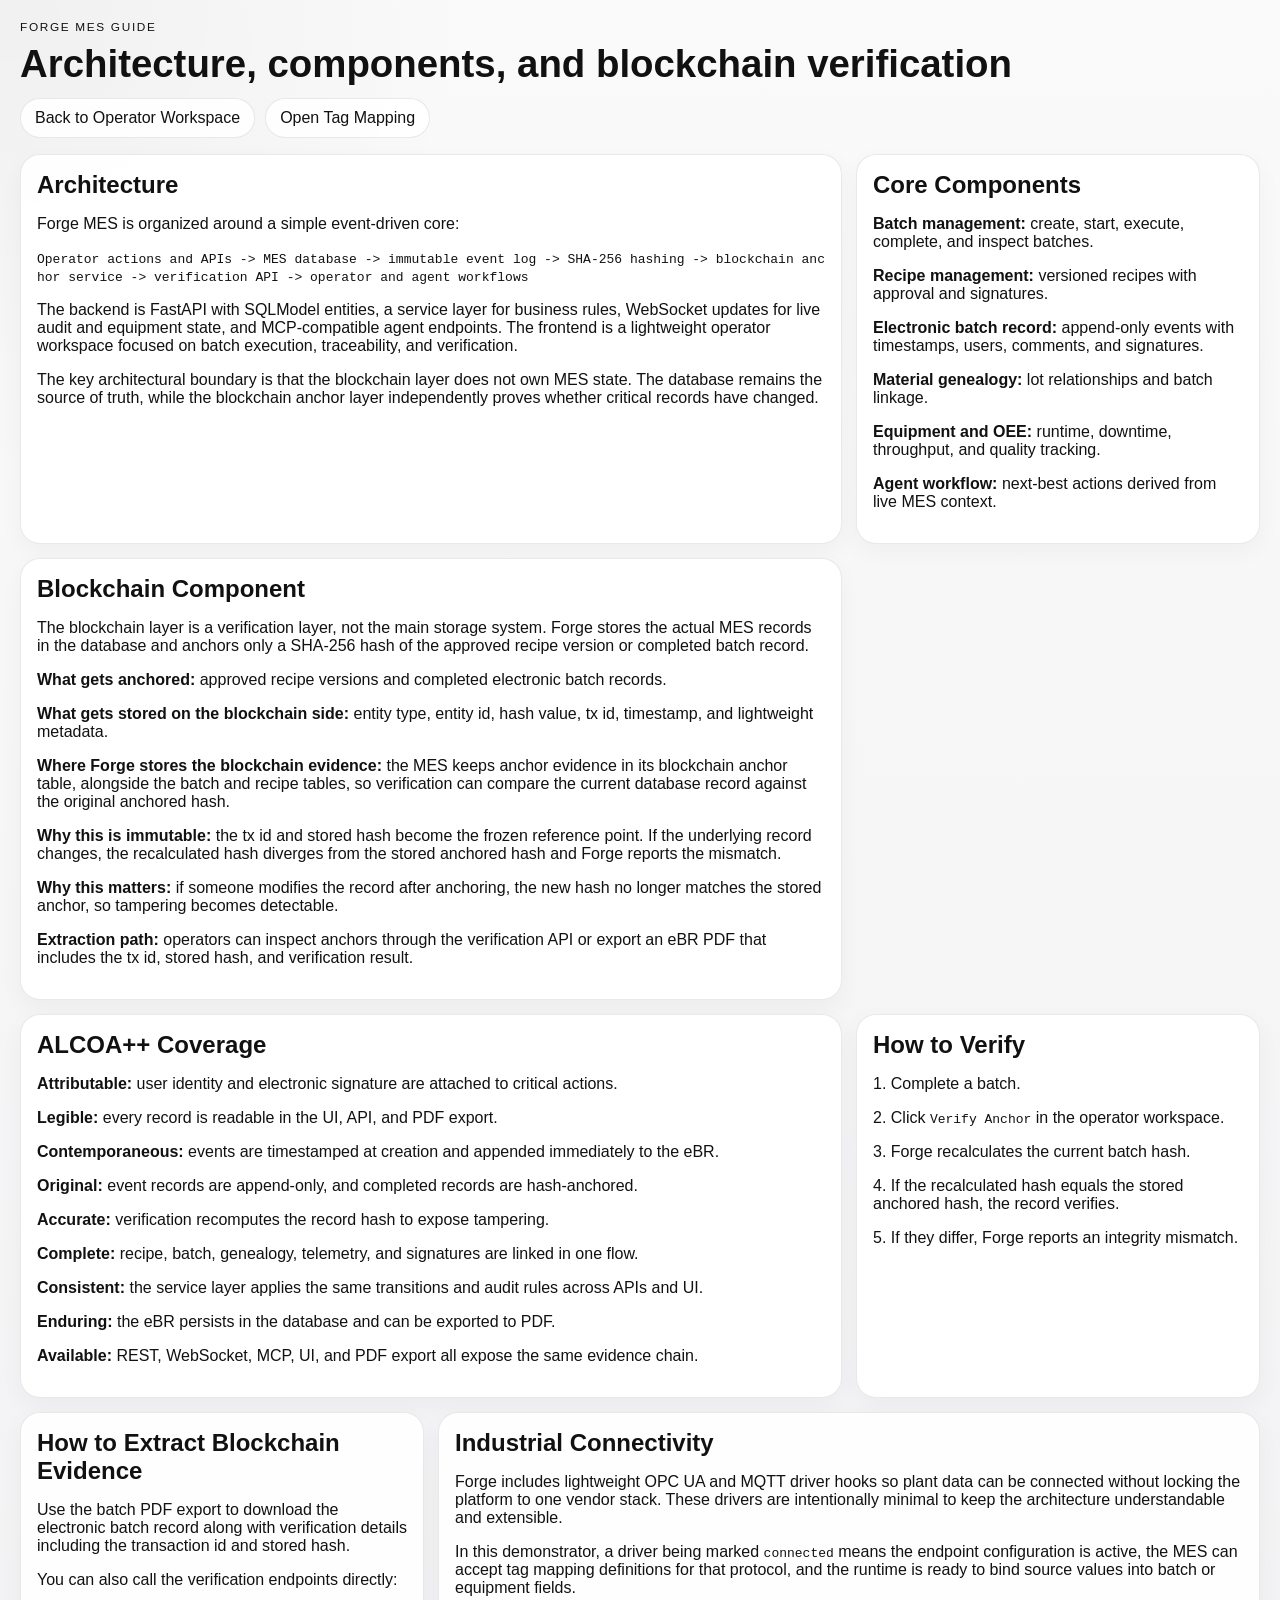
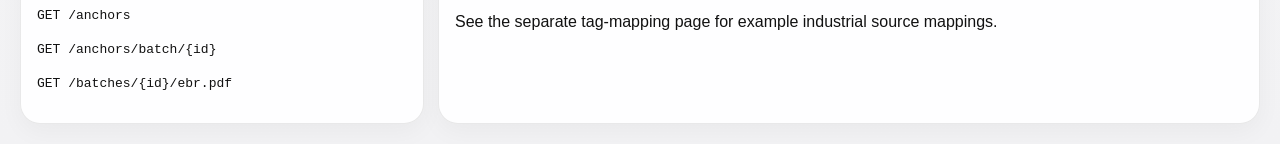
==== static/guide.html @ 9afe94cf "- improve operator workspace and proof UX - add blockchain guide, tag mapping docs, and PDF export -" ====
<!DOCTYPE html>
<html lang="en">
<head>
  <meta charset="UTF-8">
  <meta name="viewport" content="width=device-width, initial-scale=1.0">
  <title>Forge MES Guide</title>
  <link rel="stylesheet" href="/static/styles.css">
</head>
<body>
  <main class="layout guide-layout">
    <section class="guide-header">
      <p class="eyebrow">Forge MES Guide</p>
      <h1 class="guide-title">Architecture, components, and blockchain verification</h1>
      <div class="topbar">
        <a class="nav-link" href="/">Back to Operator Workspace</a>
        <a class="nav-link" href="/tag-mapping">Open Tag Mapping</a>
      </div>
    </section>

    <section class="guide-grid">
      <article class="card wide-card">
        <h2>Architecture</h2>
        <p>Forge MES is organized around a simple event-driven core:</p>
        <p><code>Operator actions and APIs -> MES database -> immutable event log -> SHA-256 hashing -> blockchain anchor service -> verification API -> operator and agent workflows</code></p>
        <p>The backend is FastAPI with SQLModel entities, a service layer for business rules, WebSocket updates for live audit and equipment state, and MCP-compatible agent endpoints. The frontend is a lightweight operator workspace focused on batch execution, traceability, and verification.</p>
        <p>The key architectural boundary is that the blockchain layer does not own MES state. The database remains the source of truth, while the blockchain anchor layer independently proves whether critical records have changed.</p>
      </article>

      <article class="card">
        <h2>Core Components</h2>
        <p><strong>Batch management:</strong> create, start, execute, complete, and inspect batches.</p>
        <p><strong>Recipe management:</strong> versioned recipes with approval and signatures.</p>
        <p><strong>Electronic batch record:</strong> append-only events with timestamps, users, comments, and signatures.</p>
        <p><strong>Material genealogy:</strong> lot relationships and batch linkage.</p>
        <p><strong>Equipment and OEE:</strong> runtime, downtime, throughput, and quality tracking.</p>
        <p><strong>Agent workflow:</strong> next-best actions derived from live MES context.</p>
      </article>

      <article class="card wide-card">
        <h2>Blockchain Component</h2>
        <p>The blockchain layer is a verification layer, not the main storage system. Forge stores the actual MES records in the database and anchors only a SHA-256 hash of the approved recipe version or completed batch record.</p>
        <p><strong>What gets anchored:</strong> approved recipe versions and completed electronic batch records.</p>
        <p><strong>What gets stored on the blockchain side:</strong> entity type, entity id, hash value, tx id, timestamp, and lightweight metadata.</p>
        <p><strong>Where Forge stores the blockchain evidence:</strong> the MES keeps anchor evidence in its blockchain anchor table, alongside the batch and recipe tables, so verification can compare the current database record against the original anchored hash.</p>
        <p><strong>Why this is immutable:</strong> the tx id and stored hash become the frozen reference point. If the underlying record changes, the recalculated hash diverges from the stored anchored hash and Forge reports the mismatch.</p>
        <p><strong>Why this matters:</strong> if someone modifies the record after anchoring, the new hash no longer matches the stored anchor, so tampering becomes detectable.</p>
        <p><strong>Extraction path:</strong> operators can inspect anchors through the verification API or export an eBR PDF that includes the tx id, stored hash, and verification result.</p>
      </article>

      <article class="card wide-card">
        <h2>ALCOA++ Coverage</h2>
        <p><strong>Attributable:</strong> user identity and electronic signature are attached to critical actions.</p>
        <p><strong>Legible:</strong> every record is readable in the UI, API, and PDF export.</p>
        <p><strong>Contemporaneous:</strong> events are timestamped at creation and appended immediately to the eBR.</p>
        <p><strong>Original:</strong> event records are append-only, and completed records are hash-anchored.</p>
        <p><strong>Accurate:</strong> verification recomputes the record hash to expose tampering.</p>
        <p><strong>Complete:</strong> recipe, batch, genealogy, telemetry, and signatures are linked in one flow.</p>
        <p><strong>Consistent:</strong> the service layer applies the same transitions and audit rules across APIs and UI.</p>
        <p><strong>Enduring:</strong> the eBR persists in the database and can be exported to PDF.</p>
        <p><strong>Available:</strong> REST, WebSocket, MCP, UI, and PDF export all expose the same evidence chain.</p>
      </article>

      <article class="card">
        <h2>How to Verify</h2>
        <p>1. Complete a batch.</p>
        <p>2. Click <code>Verify Anchor</code> in the operator workspace.</p>
        <p>3. Forge recalculates the current batch hash.</p>
        <p>4. If the recalculated hash equals the stored anchored hash, the record verifies.</p>
        <p>5. If they differ, Forge reports an integrity mismatch.</p>
      </article>

      <article class="card">
        <h2>How to Extract Blockchain Evidence</h2>
        <p>Use the batch PDF export to download the electronic batch record along with verification details including the transaction id and stored hash.</p>
        <p>You can also call the verification endpoints directly:</p>
        <p><code>GET /anchors</code></p>
        <p><code>GET /anchors/batch/{id}</code></p>
        <p><code>GET /batches/{id}/ebr.pdf</code></p>
      </article>

      <article class="card wide-card">
        <h2>Industrial Connectivity</h2>
        <p>Forge includes lightweight OPC UA and MQTT driver hooks so plant data can be connected without locking the platform to one vendor stack. These drivers are intentionally minimal to keep the architecture understandable and extensible.</p>
        <p>In this demonstrator, a driver being marked <code>connected</code> means the endpoint configuration is active, the MES can accept tag mapping definitions for that protocol, and the runtime is ready to bind source values into batch or equipment fields.</p>
        <p>See the separate tag-mapping page for example industrial source mappings.</p>
      </article>
    </section>
  </main>
</body>
</html>
---- static/styles.css ----
:root {
  --bg: #f5f5f7;
  --panel: rgba(255, 255, 255, 0.92);
  --panel-strong: rgba(255, 255, 255, 0.98);
  --line: rgba(15, 15, 15, 0.09);
  --ink: #111111;
  --muted: #6b6b6f;
  --accent: #111111;
  --accent-strong: #000000;
  --soft: #efeff1;
}

* {
  box-sizing: border-box;
}

body {
  margin: 0;
  font-family: "SF Pro Display", "Segoe UI", "Helvetica Neue", sans-serif;
  color: var(--ink);
  background:
    radial-gradient(circle at top left, rgba(0, 0, 0, 0.04), transparent 22%),
    linear-gradient(180deg, #fafafa 0%, #f2f2f4 100%);
}

.layout {
  max-width: 1400px;
  margin: 0 auto;
  padding: 20px;
}

.hero-panel {
  display: grid;
  grid-template-columns: 1.2fr 2fr;
  gap: 14px;
  margin-bottom: 14px;
}

.hero-copy {
  border: 1px solid var(--line);
  border-radius: 20px;
  background: var(--panel-strong);
  box-shadow: 0 10px 30px rgba(0, 0, 0, 0.05);
}

.hero-copy-minimal {
  padding: 18px 20px;
  display: flex;
  flex-direction: column;
  justify-content: center;
  min-height: 120px;
}

.brand-lockup {
  display: flex;
  align-items: center;
  gap: 14px;
  margin-bottom: 8px;
}

.brand-icon {
  width: 30px;
  height: 30px;
  border-radius: 10px;
  background: linear-gradient(180deg, #111111 0%, #4f4f52 100%);
  box-shadow: inset 0 1px 0 rgba(255, 255, 255, 0.2);
}

.eyebrow,
.brand-mark {
  margin: 0 0 8px;
  text-transform: uppercase;
  letter-spacing: 0.14em;
  color: var(--ink);
  font-size: 0.74rem;
}

.brand-mark {
  font-weight: 700;
  font-size: clamp(1.6rem, 3.6vw, 3rem);
  letter-spacing: 0.12em;
  margin: 0;
}

.hero-tagline {
  margin: 0;
  font-size: 1.05rem;
  color: var(--muted);
}

h1,
h2 {
  margin: 0 0 12px;
}

.guide-title {
  font-size: clamp(1.8rem, 3vw, 3rem);
}

.tiny,
.subtle {
  color: var(--muted);
}

.topbar,
.pill-row {
  display: flex;
  flex-wrap: wrap;
  gap: 10px;
  align-items: center;
  margin-bottom: 14px;
}

.status-strip {
  margin-bottom: 14px;
}

.status-message {
  padding: 12px 14px;
  border-radius: 14px;
  border: 1px solid var(--line);
  background: rgba(255, 255, 255, 0.86);
  color: var(--muted);
  font-size: 0.95rem;
}

.metric-chip,
.pill,
.nav-link {
  padding: 10px 14px;
  border-radius: 999px;
  background: rgba(255, 255, 255, 0.88);
  border: 1px solid var(--line);
}

.metric-chip span,
.pill span {
  display: block;
  font-size: 0.76rem;
  color: var(--muted);
}

.nav-link {
  color: var(--ink);
  text-decoration: none;
}

.primary-grid,
.guide-grid {
  display: grid;
  grid-template-columns: repeat(12, 1fr);
  gap: 14px;
}

.card {
  grid-column: span 4;
  background: var(--panel);
  border: 1px solid var(--line);
  border-radius: 20px;
  padding: 16px;
  box-shadow: 0 8px 24px rgba(0, 0, 0, 0.04);
}

.identity-card,
.accent-card {
  background: var(--panel-strong);
}

.wide-card {
  grid-column: span 8;
}

.proof-section {
  grid-column: span 12;
  display: grid;
  grid-template-columns: minmax(0, 2.2fr) minmax(320px, 1fr);
  gap: 14px;
  align-items: start;
}

.proof-flow-card,
.proof-verify-card {
  grid-column: auto;
}

.guide-layout .wide-card {
  grid-column: span 8;
}

.guide-header {
  margin-bottom: 16px;
}

label {
  display: block;
  margin-bottom: 10px;
  color: var(--muted);
  font-size: 0.92rem;
}

input,
button,
select {
  width: 100%;
  margin-top: 6px;
  border-radius: 12px;
  border: 1px solid rgba(15, 15, 15, 0.1);
  padding: 11px 12px;
  font: inherit;
}

input,
select {
  background: white;
  color: var(--ink);
}

button {
  background: linear-gradient(135deg, var(--accent), var(--accent-strong));
  color: white;
  font-weight: 700;
  border: none;
  cursor: pointer;
}

button:disabled {
  background: linear-gradient(135deg, #d4d4d8, #c7c7cc);
  color: #7c7c82;
  cursor: not-allowed;
}

button.secondary {
  background: linear-gradient(135deg, #cfcfd4, #bdbec4);
  color: #111111;
}

.actions {
  display: grid;
  grid-template-columns: repeat(3, 1fr);
  gap: 8px;
  margin-bottom: 10px;
}

.actions.two-col {
  grid-template-columns: repeat(2, 1fr);
}

.chat-panel,
.code,
.events,
.instructions,
.driver-list,
.explain-panel {
  background: #fbfbfc;
  border: 1px solid rgba(15, 15, 15, 0.08);
  border-radius: 16px;
  padding: 14px;
  min-height: 150px;
  overflow: auto;
}

.compact-code {
  min-height: 140px;
}

.event,
.instruction-step,
.driver-item {
  padding: 10px 0;
  border-bottom: 1px solid rgba(123, 202, 181, 0.12);
}

.explain-panel {
  margin-top: 12px;
  min-height: auto;
}

.flow-graph {
  display: grid;
  grid-template-columns: minmax(0, 1fr) 20px minmax(0, 1fr) 20px minmax(0, 1fr) 20px minmax(0, 1fr) 20px minmax(0, 1fr);
  gap: 10px;
  align-items: center;
}

.flow-node {
  background: white;
  border: 1px solid rgba(15, 15, 15, 0.08);
  border-radius: 18px;
  padding: 16px;
  min-height: 150px;
}

.flow-node strong {
  display: block;
  margin-bottom: 8px;
}

.flow-node span {
  color: var(--muted);
  font-size: 0.92rem;
}

.flow-arrow {
  display: flex;
  align-items: center;
  justify-content: center;
  color: var(--muted);
  font-size: 1rem;
}

hr {
  border: none;
  border-top: 1px solid rgba(123, 202, 181, 0.12);
  margin: 14px 0;
}

code {
  word-break: break-all;
}

@media (max-width: 1100px) {
  .hero-panel,
  .primary-grid,
  .guide-grid {
    grid-template-columns: 1fr;
  }

  .card,
  .wide-card {
    grid-column: span 1;
  }

  .proof-section,
  .flow-graph {
    grid-template-columns: 1fr;
  }

  .flow-arrow {
    transform: rotate(90deg);
  }
}

@media (max-width: 820px) {
  .actions,
  .actions.two-col {
    grid-template-columns: 1fr;
  }
}
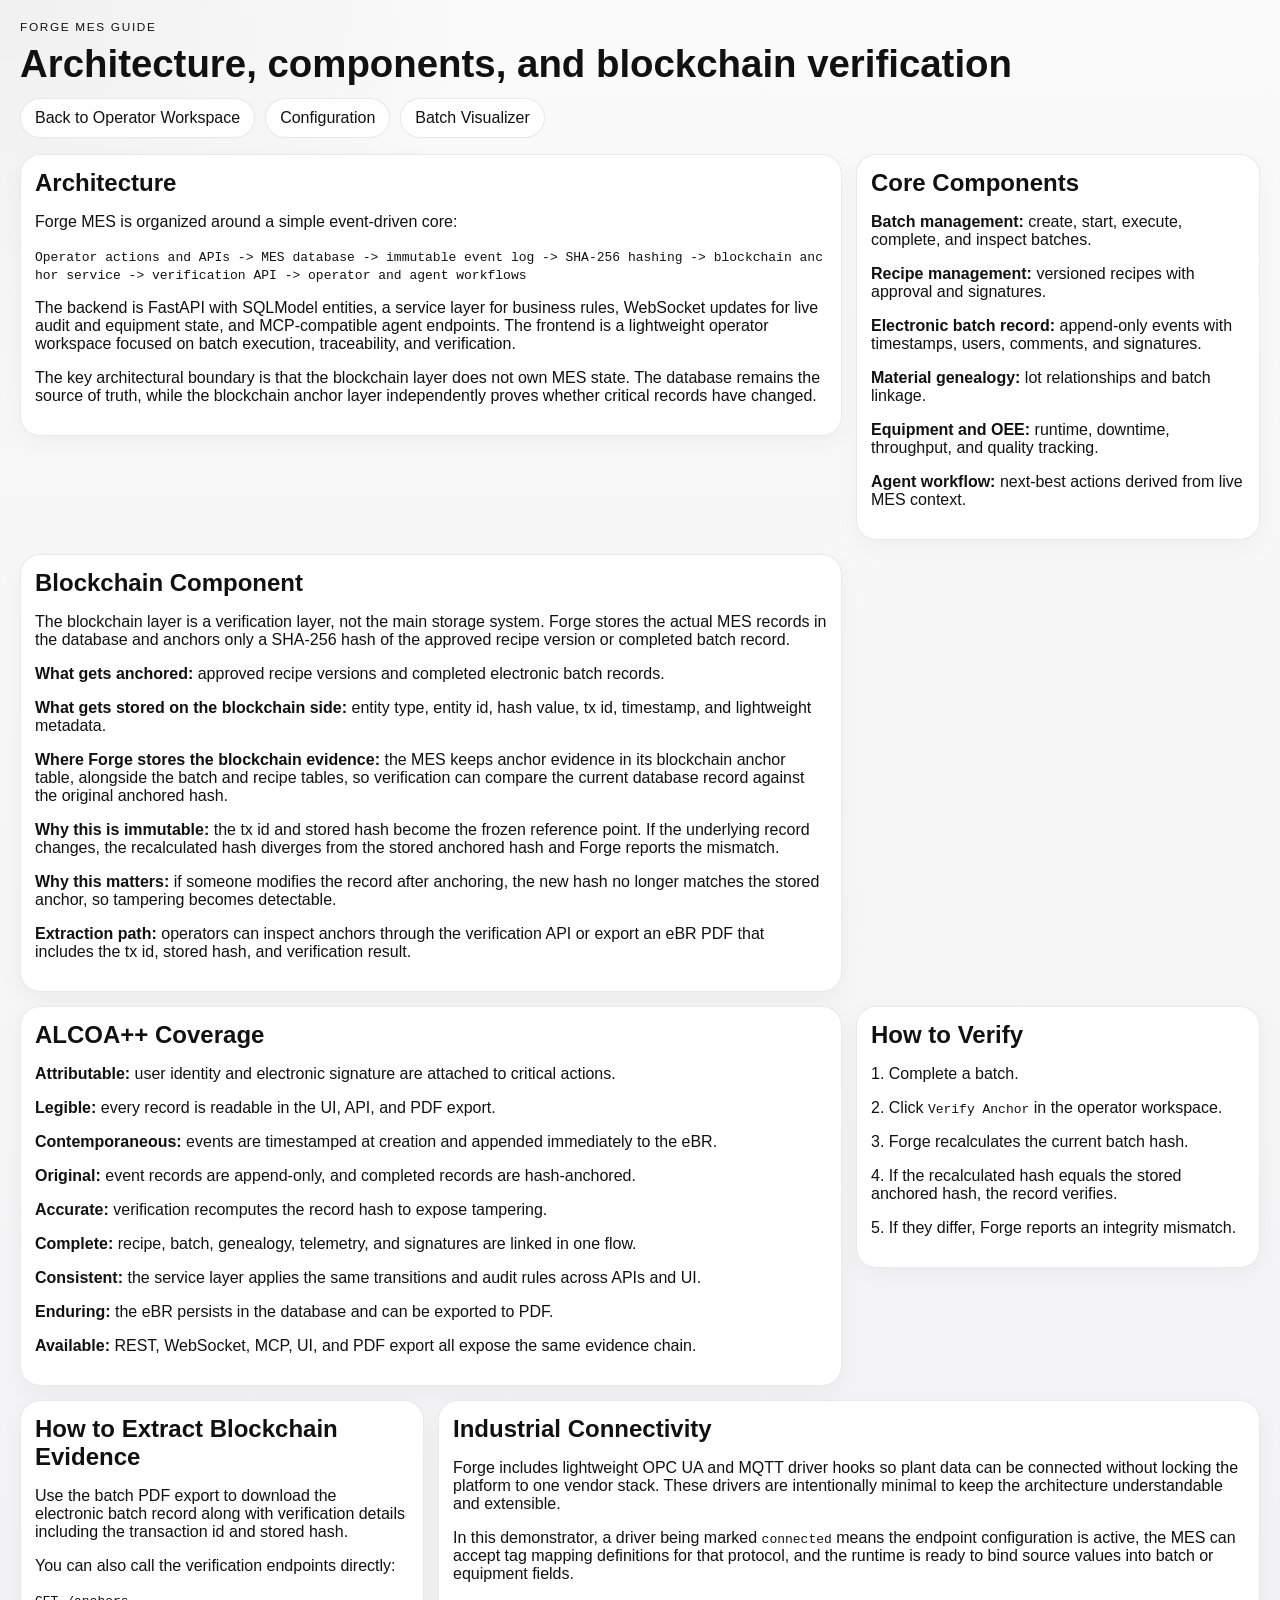
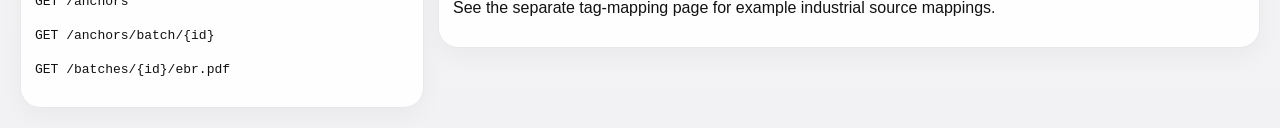
==== commit 93919799: "- add api-backed configuration and batch visualizer pages - expose driver config, tag map, timeline," ====
--- a/static/guide.html
+++ b/static/guide.html
@@ -13,7 +13,8 @@
       <h1 class="guide-title">Architecture, components, and blockchain verification</h1>
       <div class="topbar">
         <a class="nav-link" href="/">Back to Operator Workspace</a>
-        <a class="nav-link" href="/tag-mapping">Open Tag Mapping</a>
+        <a class="nav-link" href="/configuration">Configuration</a>
+        <a class="nav-link" href="/batch-visualizer">Batch Visualizer</a>
       </div>
     </section>
 
--- a/static/styles.css
+++ b/static/styles.css
@@ -150,6 +150,7 @@
   display: grid;
   grid-template-columns: repeat(12, 1fr);
   gap: 14px;
+  align-items: start;
 }
 
 .card {
@@ -157,8 +158,9 @@
   background: var(--panel);
   border: 1px solid var(--line);
   border-radius: 20px;
-  padding: 16px;
+  padding: 14px;
   box-shadow: 0 8px 24px rgba(0, 0, 0, 0.04);
+  align-self: start;
 }
 
 .identity-card,
@@ -202,10 +204,10 @@
 button,
 select {
   width: 100%;
-  margin-top: 6px;
+  margin-top: 4px;
   border-radius: 12px;
   border: 1px solid rgba(15, 15, 15, 0.1);
-  padding: 11px 12px;
+  padding: 10px 12px;
   font: inherit;
 }
 
@@ -255,18 +257,23 @@
   border: 1px solid rgba(15, 15, 15, 0.08);
   border-radius: 16px;
   padding: 14px;
-  min-height: 150px;
+  min-height: 110px;
   overflow: auto;
 }
 
 .compact-code {
-  min-height: 140px;
+  min-height: 110px;
+}
+
+.events,
+.instructions {
+  max-height: 320px;
 }
 
 .event,
 .instruction-step,
 .driver-item {
-  padding: 10px 0;
+  padding: 8px 0;
   border-bottom: 1px solid rgba(123, 202, 181, 0.12);
 }
 
@@ -286,8 +293,8 @@
   background: white;
   border: 1px solid rgba(15, 15, 15, 0.08);
   border-radius: 18px;
-  padding: 16px;
-  min-height: 150px;
+  padding: 14px;
+  min-height: 130px;
 }
 
 .flow-node strong {
@@ -316,6 +323,91 @@
 
 code {
   word-break: break-all;
+}
+
+.config-grid,
+.toolbar-row {
+  display: grid;
+  grid-template-columns: repeat(3, minmax(0, 1fr));
+  gap: 10px;
+  align-items: end;
+}
+
+.compact-actions {
+  margin-top: 10px;
+}
+
+.table-wrap {
+  overflow: auto;
+  border: 1px solid rgba(15, 15, 15, 0.08);
+  border-radius: 16px;
+  background: #fbfbfc;
+}
+
+.data-table {
+  width: 100%;
+  border-collapse: collapse;
+  min-width: 860px;
+}
+
+.data-table th,
+.data-table td {
+  padding: 10px 12px;
+  border-bottom: 1px solid rgba(15, 15, 15, 0.08);
+  text-align: left;
+  vertical-align: top;
+}
+
+.data-table th {
+  font-size: 0.8rem;
+  text-transform: uppercase;
+  letter-spacing: 0.08em;
+  color: var(--muted);
+}
+
+.data-table input {
+  min-width: 120px;
+  margin-top: 0;
+}
+
+.table-button {
+  min-width: 80px;
+  padding: 8px 10px;
+}
+
+.timeline-graph {
+  display: grid;
+  gap: 10px;
+  margin-top: 12px;
+}
+
+.timeline-node {
+  display: grid;
+  grid-template-columns: 18px minmax(0, 1fr);
+  gap: 12px;
+  align-items: start;
+}
+
+.timeline-dot {
+  width: 14px;
+  height: 14px;
+  border-radius: 999px;
+  background: var(--accent);
+  margin-top: 14px;
+}
+
+.timeline-card {
+  border: 1px solid rgba(15, 15, 15, 0.08);
+  border-radius: 14px;
+  padding: 12px 14px;
+  background: white;
+  display: grid;
+  gap: 4px;
+}
+
+.timeline-card span {
+  color: var(--muted);
+  font-size: 0.92rem;
 }
 
 @media (max-width: 1100px) {
@@ -331,7 +423,9 @@
   }
 
   .proof-section,
-  .flow-graph {
+  .flow-graph,
+  .config-grid,
+  .toolbar-row {
     grid-template-columns: 1fr;
   }
 
